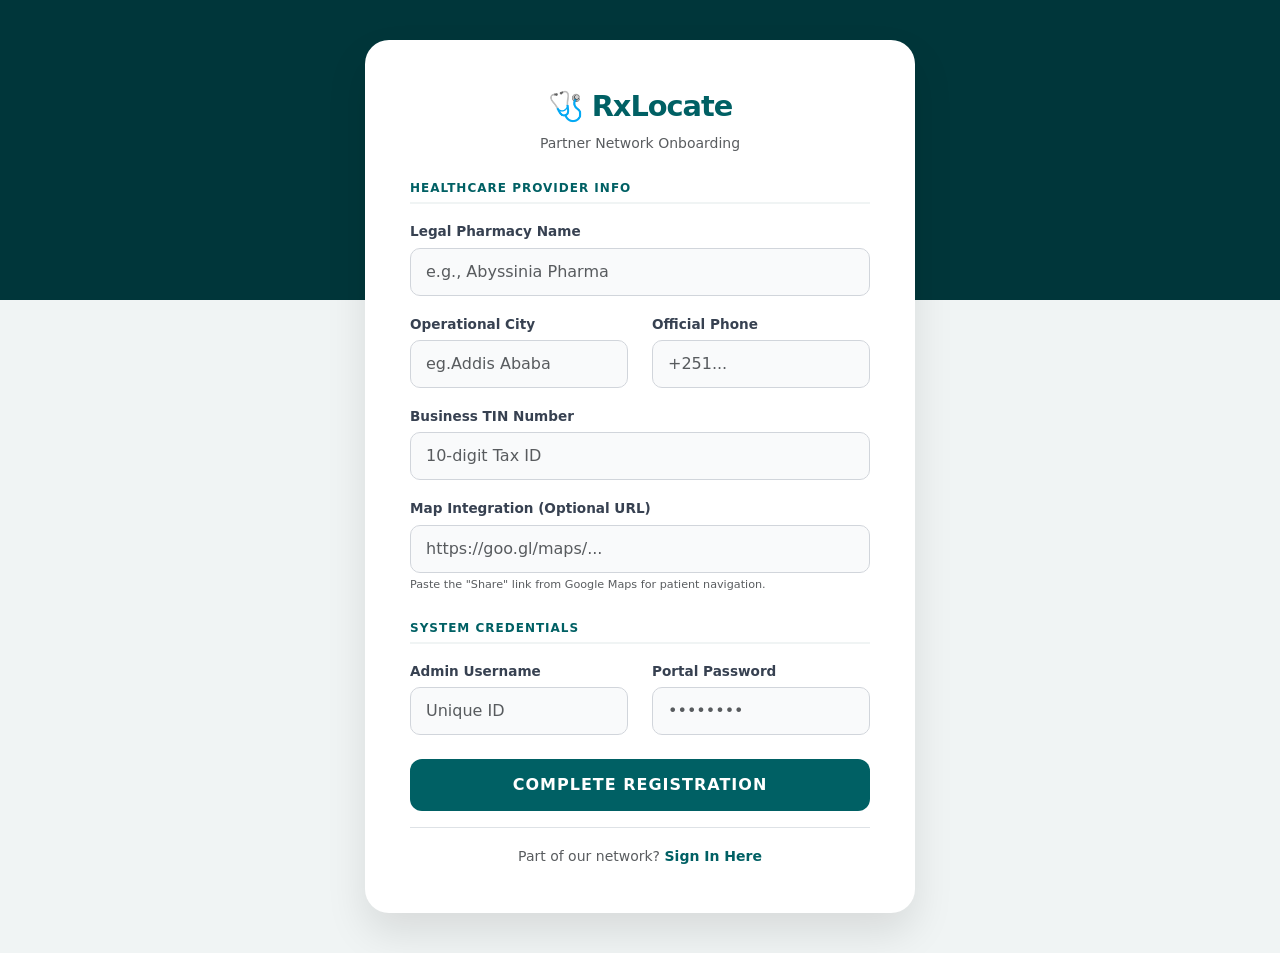
==== src/main/resources/templates/pharmacy-register.html @ e2683ba9 "Refactor controllers and entities; finalize pharmacy registration logic" ====
<!doctype html>
<html xmlns:th="http://www.thymeleaf.org">
  <head>
    <meta charset="UTF-8" />
    <meta name="viewport" content="width=device-width, initial-scale=1.0" />
    <title>Pharmacy Registration | RxLocate</title>
    <link
      href="https://cdn.jsdelivr.net/npm/bootstrap@5.3.0/dist/css/bootstrap.min.css"
      rel="stylesheet"
    />
    <style>
      :root {
        --rx-teal: #006064;
        --rx-dark: #00363a;
      }
      body {
        background-color: #f0f4f4;
        background-image: linear-gradient(
          180deg,
          var(--rx-dark) 300px,
          #f0f4f4 300px
        );
        font-family:
          "Inter",
          system-ui,
          -apple-system,
          sans-serif;
        display: flex;
        align-items: center;
        justify-content: center;
        min-height: 100vh;
        margin: 0;
        padding: 40px 20px;
      }
      .register-container {
        background: white;
        padding: 45px;
        border-radius: 24px;
        box-shadow: 0 20px 40px rgba(0, 0, 0, 0.1);
        width: 100%;
        max-width: 550px;
      }
      .brand-logo {
        color: var(--rx-teal);
        font-weight: 800;
        font-size: 1.8rem;
        text-align: center;
        margin-bottom: 5px;
        letter-spacing: -1px;
      }
      .section-title {
        font-size: 0.75rem;
        text-transform: uppercase;
        color: var(--rx-teal);
        font-weight: 800;
        margin-top: 25px;
        margin-bottom: 15px;
        padding-bottom: 5px;
        border-bottom: 2px solid #f0f4f4;
        letter-spacing: 1px;
      }
      .form-control {
        border-radius: 10px;
        padding: 11px 15px;
        border: 1px solid #d1d5db;
        background-color: #f9fafb;
      }
      .form-control:focus {
        border-color: var(--rx-teal);
        box-shadow: 0 0 0 3px rgba(0, 96, 100, 0.1);
        background-color: white;
      }
      .btn-register {
        background-color: var(--rx-teal);
        border: none;
        color: white;
        font-weight: 700;
        padding: 14px;
        border-radius: 12px;
        transition: all 0.3s ease;
        text-transform: uppercase;
        letter-spacing: 1px;
      }
      .btn-register:hover {
        background-color: var(--rx-dark);
        transform: translateY(-2px);
        box-shadow: 0 8px 15px rgba(0, 0, 0, 0.1);
      }
      label {
        font-size: 0.85rem;
        color: #374151;
        margin-bottom: 6px;
      }
    </style>
  </head>
  <body>
    <div class="register-container">
      <div class="brand-logo">🩺 RxLocate</div>
      <p class="text-center text-muted small mb-4">
        Partner Network Onboarding
      </p>

      <form th:action="@{/pharmacy/register}" method="POST">
        <div class="section-title">Healthcare Provider Info</div>

        <div class="mb-3">
          <label class="fw-bold">Legal Pharmacy Name</label>
          <input
            type="text"
            name="pharmacyName"
            class="form-control"
            placeholder="e.g., Abyssinia Pharma"
            required
          />
        </div>

        <div class="row">
          <div class="col-md-6 mb-3">
            <label class="fw-bold">Operational City</label>
            <input
              type="text"
              name="location"
              class="form-control"
              placeholder="eg.Addis Ababa"
              required
            />
          </div>
          <div class="col-md-6 mb-3">
            <label class="fw-bold">Official Phone</label>
            <input
              type="tel"
              name="phoneNumber"
              class="form-control"
              placeholder="+251..."
              required
            />
          </div>
        </div>

        <div class="mb-3">
          <label class="fw-bold">Business TIN Number</label>
          <input
            type="text"
            name="tinNumber"
            class="form-control"
            placeholder="10-digit Tax ID"
            required
          />
        </div>

        <div class="mb-3">
          <label class="fw-bold">Map Integration (Optional URL)</label>
          <input
            type="url"
            name="googleMapLink"
            class="form-control"
            placeholder="https://goo.gl/maps/..."
          />
          <div class="form-text" style="font-size: 0.7rem">
            Paste the "Share" link from Google Maps for patient navigation.
          </div>
        </div>

        <div class="section-title">System Credentials</div>

        <div class="row">
          <div class="col-md-6 mb-3">
            <label class="fw-bold">Admin Username</label>
            <input
              type="text"
              name="username"
              class="form-control"
              placeholder="Unique ID"
              required
            />
          </div>
          <div class="col-md-6 mb-4">
            <label class="fw-bold">Portal Password</label>
            <input
              type="password"
              name="password"
              class="form-control"
              placeholder="••••••••"
              required
            />
          </div>
        </div>

        <button type="submit" class="btn btn-register w-100 mb-3">
          Complete Registration
        </button>

        <div class="text-center pt-3 border-top">
          <span class="small text-muted">Part of our network? </span>
          <a
            th:href="@{/pharmacy/login}"
            class="small text-decoration-none fw-bold"
            style="color: var(--rx-teal)"
            >Sign In Here</a
          >
        </div>
      </form>
    </div>
  </body>
</html>
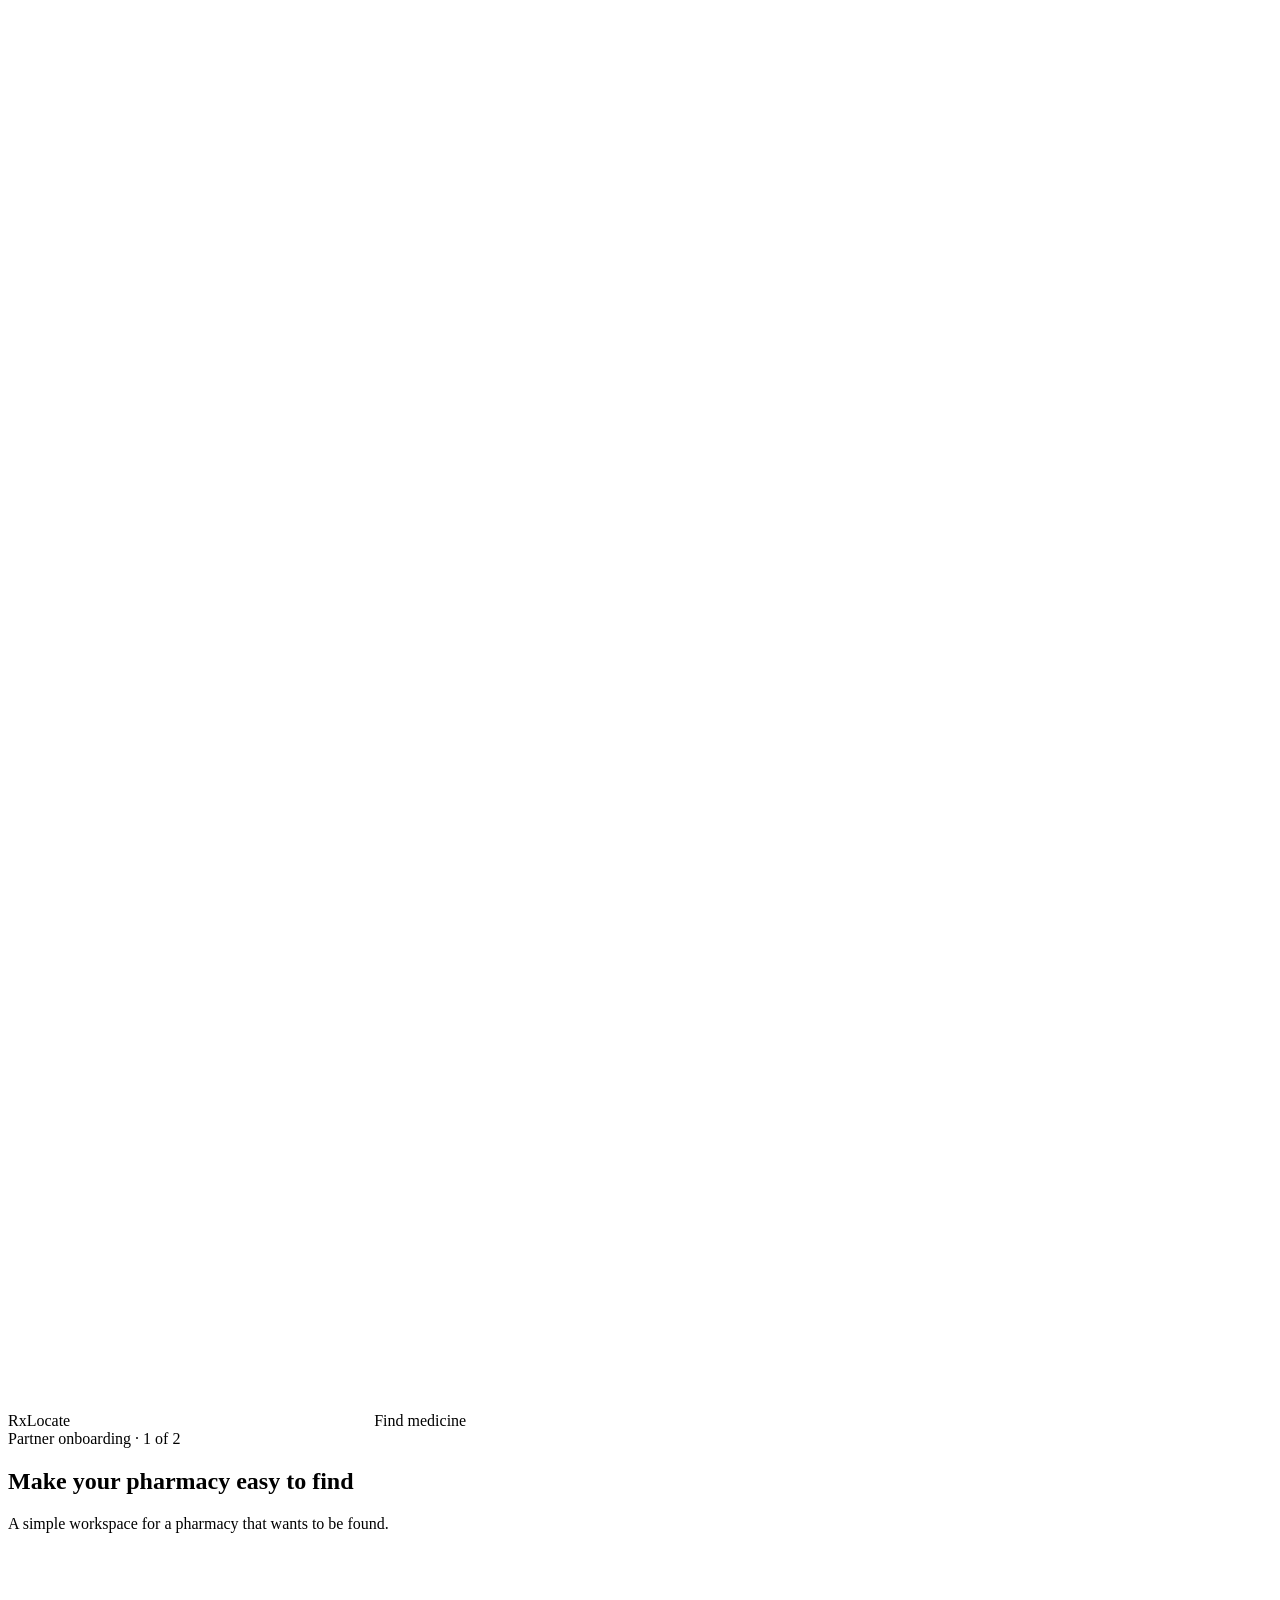
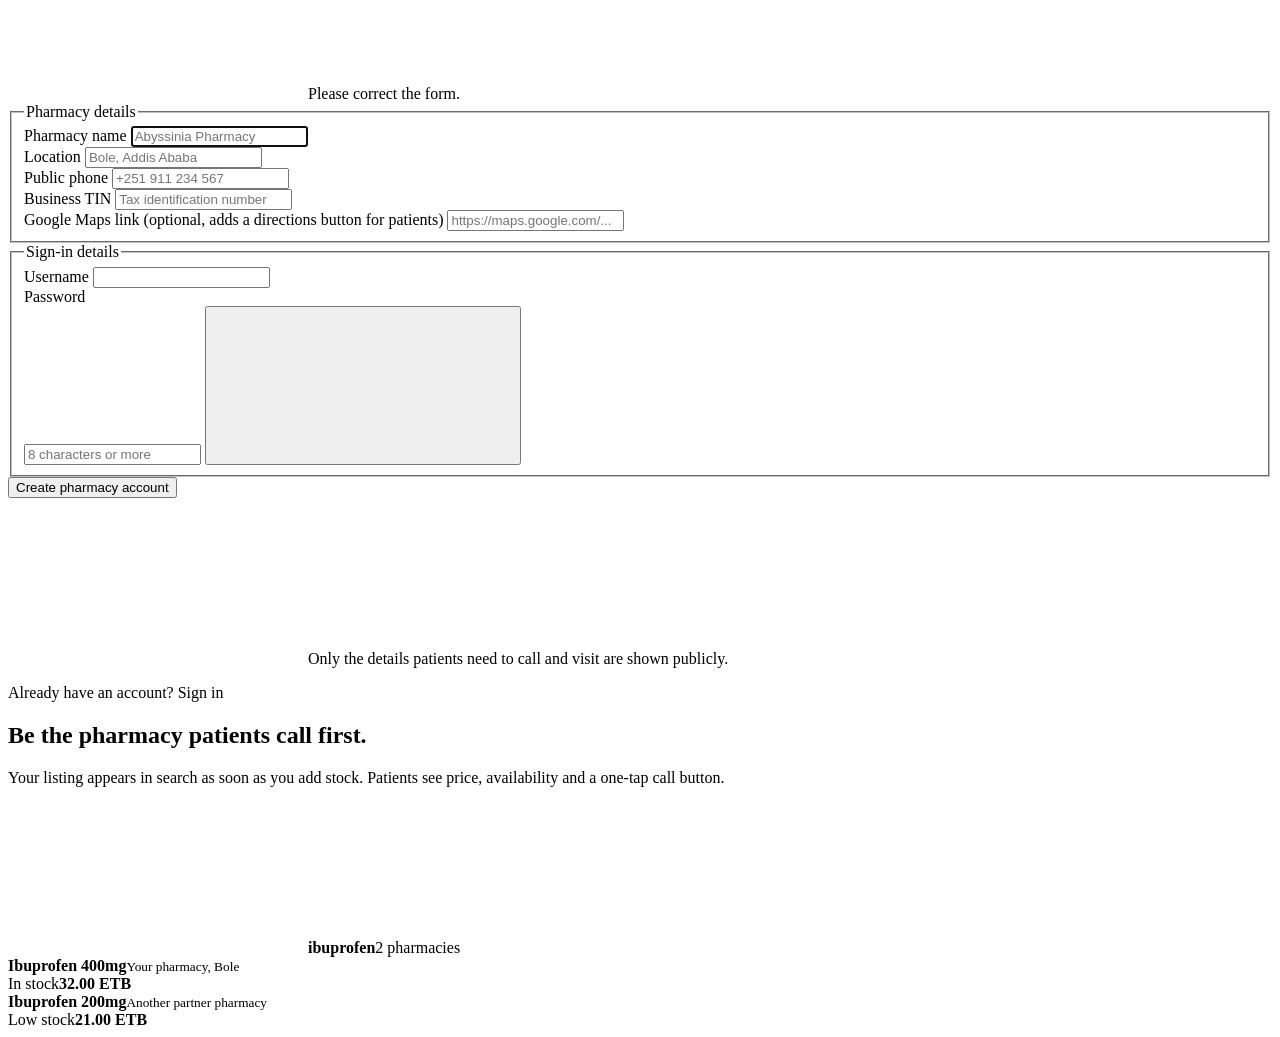
==== commit 36611a85: "RxLocate refinement has been made" ====
--- a/src/main/resources/templates/pharmacy-register.html
+++ b/src/main/resources/templates/pharmacy-register.html
@@ -1,205 +1,104 @@
-<!doctype html>
-<html xmlns:th="http://www.thymeleaf.org">
-  <head>
-    <meta charset="UTF-8" />
-    <meta name="viewport" content="width=device-width, initial-scale=1.0" />
-    <title>Pharmacy Registration | RxLocate</title>
-    <link
-      href="https://cdn.jsdelivr.net/npm/bootstrap@5.3.0/dist/css/bootstrap.min.css"
-      rel="stylesheet"
-    />
-    <style>
-      :root {
-        --rx-teal: #006064;
-        --rx-dark: #00363a;
-      }
-      body {
-        background-color: #f0f4f4;
-        background-image: linear-gradient(
-          180deg,
-          var(--rx-dark) 300px,
-          #f0f4f4 300px
-        );
-        font-family:
-          "Inter",
-          system-ui,
-          -apple-system,
-          sans-serif;
-        display: flex;
-        align-items: center;
-        justify-content: center;
-        min-height: 100vh;
-        margin: 0;
-        padding: 40px 20px;
-      }
-      .register-container {
-        background: white;
-        padding: 45px;
-        border-radius: 24px;
-        box-shadow: 0 20px 40px rgba(0, 0, 0, 0.1);
-        width: 100%;
-        max-width: 550px;
-      }
-      .brand-logo {
-        color: var(--rx-teal);
-        font-weight: 800;
-        font-size: 1.8rem;
-        text-align: center;
-        margin-bottom: 5px;
-        letter-spacing: -1px;
-      }
-      .section-title {
-        font-size: 0.75rem;
-        text-transform: uppercase;
-        color: var(--rx-teal);
-        font-weight: 800;
-        margin-top: 25px;
-        margin-bottom: 15px;
-        padding-bottom: 5px;
-        border-bottom: 2px solid #f0f4f4;
-        letter-spacing: 1px;
-      }
-      .form-control {
-        border-radius: 10px;
-        padding: 11px 15px;
-        border: 1px solid #d1d5db;
-        background-color: #f9fafb;
-      }
-      .form-control:focus {
-        border-color: var(--rx-teal);
-        box-shadow: 0 0 0 3px rgba(0, 96, 100, 0.1);
-        background-color: white;
-      }
-      .btn-register {
-        background-color: var(--rx-teal);
-        border: none;
-        color: white;
-        font-weight: 700;
-        padding: 14px;
-        border-radius: 12px;
-        transition: all 0.3s ease;
-        text-transform: uppercase;
-        letter-spacing: 1px;
-      }
-      .btn-register:hover {
-        background-color: var(--rx-dark);
-        transform: translateY(-2px);
-        box-shadow: 0 8px 15px rgba(0, 0, 0, 0.1);
-      }
-      label {
-        font-size: 0.85rem;
-        color: #374151;
-        margin-bottom: 6px;
-      }
-    </style>
-  </head>
-  <body>
-    <div class="register-container">
-      <div class="brand-logo">🩺 RxLocate</div>
-      <p class="text-center text-muted small mb-4">
-        Partner Network Onboarding
-      </p>
+<!DOCTYPE html>
+<html lang="en" xmlns:th="http://www.thymeleaf.org">
+<head>
+  <th:block th:replace="~{fragments/layout :: meta('Join RxLocate | Pharmacy sign-up', 'Create a partner workspace and publish your pharmacy stock to patients.')}"></th:block>
+  <link rel="stylesheet" th:href="@{/css/auth.css(v=3)}">
+  <link rel="stylesheet" th:href="@{/css/auth-luxury.css(v=3)}">
+</head>
+<body class="auth auth-luxury">
+<th:block th:replace="~{fragments/layout :: icons}"></th:block>
 
-      <form th:action="@{/pharmacy/register}" method="POST">
-        <div class="section-title">Healthcare Provider Info</div>
+<main class="auth__side" id="main">
+  <div class="auth__top">
+    <a class="brand" th:href="@{/}" aria-label="RxLocate home">
+      <svg class="brand__mark" viewBox="0 0 32 32" aria-hidden="true"><use href="#logo"/></svg>
+      <span>RxLocate</span>
+    </a>
+    <a class="auth__back" th:href="@{/client}"><svg class="icon" aria-hidden="true"><use href="#i-arrow-up-right"/></svg>Find medicine</a>
+  </div>
 
-        <div class="mb-3">
-          <label class="fw-bold">Legal Pharmacy Name</label>
-          <input
-            type="text"
-            name="pharmacyName"
-            class="form-control"
-            placeholder="e.g., Abyssinia Pharma"
-            required
-          />
+  <section class="auth__card auth__card--wide">
+    <span class="eyebrow">Partner onboarding · 1 of 2</span>
+    <h1>Make your pharmacy easy to find</h1>
+    <p>A simple workspace for a pharmacy that wants to be found.</p>
+
+    <div th:if="${error}" class="alert alert--error" role="alert">
+      <svg class="icon" aria-hidden="true"><use href="#i-alert"/></svg><span th:text="${error}">Please correct the form.</span>
+    </div>
+
+    <form class="auth__form" th:action="@{/pharmacy/register}" method="post">
+      <fieldset>
+        <legend>Pharmacy details</legend>
+        <div class="field">
+          <label for="pharmacyName">Pharmacy name</label>
+          <input class="input" id="pharmacyName" type="text" name="pharmacyName" placeholder="Abyssinia Pharmacy" autocomplete="organization" autofocus required>
         </div>
-
-        <div class="row">
-          <div class="col-md-6 mb-3">
-            <label class="fw-bold">Operational City</label>
-            <input
-              type="text"
-              name="location"
-              class="form-control"
-              placeholder="eg.Addis Ababa"
-              required
-            />
+        <div class="field-row">
+          <div class="field">
+            <label for="location">Location</label>
+            <input class="input" id="location" type="text" name="location" placeholder="Bole, Addis Ababa" required>
           </div>
-          <div class="col-md-6 mb-3">
-            <label class="fw-bold">Official Phone</label>
-            <input
-              type="tel"
-              name="phoneNumber"
-              class="form-control"
-              placeholder="+251..."
-              required
-            />
+          <div class="field">
+            <label for="phoneNumber">Public phone</label>
+            <input class="input" id="phoneNumber" type="tel" name="phoneNumber" placeholder="+251 911 234 567" autocomplete="tel" required>
           </div>
         </div>
+        <div class="field">
+          <label for="tinNumber">Business TIN</label>
+          <input class="input" id="tinNumber" type="text" name="tinNumber" placeholder="Tax identification number" required>
+        </div>
+        <div class="field">
+          <label for="googleMapLink">Google Maps link <span class="field__hint">(optional, adds a directions button for patients)</span></label>
+          <input class="input" id="googleMapLink" type="url" name="googleMapLink" placeholder="https://maps.google.com/...">
+        </div>
+      </fieldset>
 
-        <div class="mb-3">
-          <label class="fw-bold">Business TIN Number</label>
-          <input
-            type="text"
-            name="tinNumber"
-            class="form-control"
-            placeholder="10-digit Tax ID"
-            required
-          />
-        </div>
+      <div class="divider"></div>
 
-        <div class="mb-3">
-          <label class="fw-bold">Map Integration (Optional URL)</label>
-          <input
-            type="url"
-            name="googleMapLink"
-            class="form-control"
-            placeholder="https://goo.gl/maps/..."
-          />
-          <div class="form-text" style="font-size: 0.7rem">
-            Paste the "Share" link from Google Maps for patient navigation.
+      <fieldset>
+        <legend>Sign-in details</legend>
+        <div class="field-row">
+          <div class="field">
+            <label for="username">Username</label>
+            <input class="input" id="username" type="text" name="username" autocomplete="username" required>
+          </div>
+          <div class="field">
+            <label for="password">Password</label>
+            <div class="input-affix">
+              <input class="input" id="password" type="password" name="password" minlength="8" autocomplete="new-password" placeholder="8 characters or more" required>
+              <button type="button" data-toggle-password="password" aria-label="Show password" aria-pressed="false"><svg class="icon" aria-hidden="true"><use href="#i-eye"/></svg></button>
+            </div>
           </div>
         </div>
+      </fieldset>
 
-        <div class="section-title">System Credentials</div>
+      <button class="btn btn--primary" type="submit">Create pharmacy account</button>
+    </form>
 
-        <div class="row">
-          <div class="col-md-6 mb-3">
-            <label class="fw-bold">Admin Username</label>
-            <input
-              type="text"
-              name="username"
-              class="form-control"
-              placeholder="Unique ID"
-              required
-            />
-          </div>
-          <div class="col-md-6 mb-4">
-            <label class="fw-bold">Portal Password</label>
-            <input
-              type="password"
-              name="password"
-              class="form-control"
-              placeholder="••••••••"
-              required
-            />
-          </div>
-        </div>
+    <p class="auth__privacy"><svg class="icon" aria-hidden="true"><use href="#i-shield"/></svg><span>Only the details patients need to call and visit are shown publicly.</span></p>
 
-        <button type="submit" class="btn btn-register w-100 mb-3">
-          Complete Registration
-        </button>
+    <p class="auth__switch">Already have an account? <a th:href="@{/pharmacy/login}">Sign in</a></p>
+  </section>
+</main>
 
-        <div class="text-center pt-3 border-top">
-          <span class="small text-muted">Part of our network? </span>
-          <a
-            th:href="@{/pharmacy/login}"
-            class="small text-decoration-none fw-bold"
-            style="color: var(--rx-teal)"
-            >Sign In Here</a
-          >
-        </div>
-      </form>
+<aside class="auth__aside" aria-hidden="true">
+  <div>
+    <h2>Be the pharmacy patients call first.</h2>
+    <p>Your listing appears in search as soon as you add stock. Patients see price, availability and a one-tap call button.</p>
+  </div>
+  <div class="stock-preview">
+    <div class="stock-preview__bar"><svg class="icon"><use href="#i-search"/></svg><strong>ibuprofen</strong><span>2 pharmacies</span></div>
+    <div class="stock-preview__row">
+      <div><strong>Ibuprofen 400mg</strong><small>Your pharmacy, Bole</small></div>
+      <div class="stock-preview__side"><span class="pill"><i></i>In stock</span><b>32.00 ETB</b></div>
     </div>
-  </body>
+    <div class="stock-preview__row">
+      <div><strong>Ibuprofen 200mg</strong><small>Another partner pharmacy</small></div>
+      <div class="stock-preview__side"><span class="pill pill--low"><i></i>Low stock</span><b>21.00 ETB</b></div>
+    </div>
+  </div>
+</aside>
+
+<script th:src="@{/js/auth.js}" defer></script>
+</body>
 </html>
